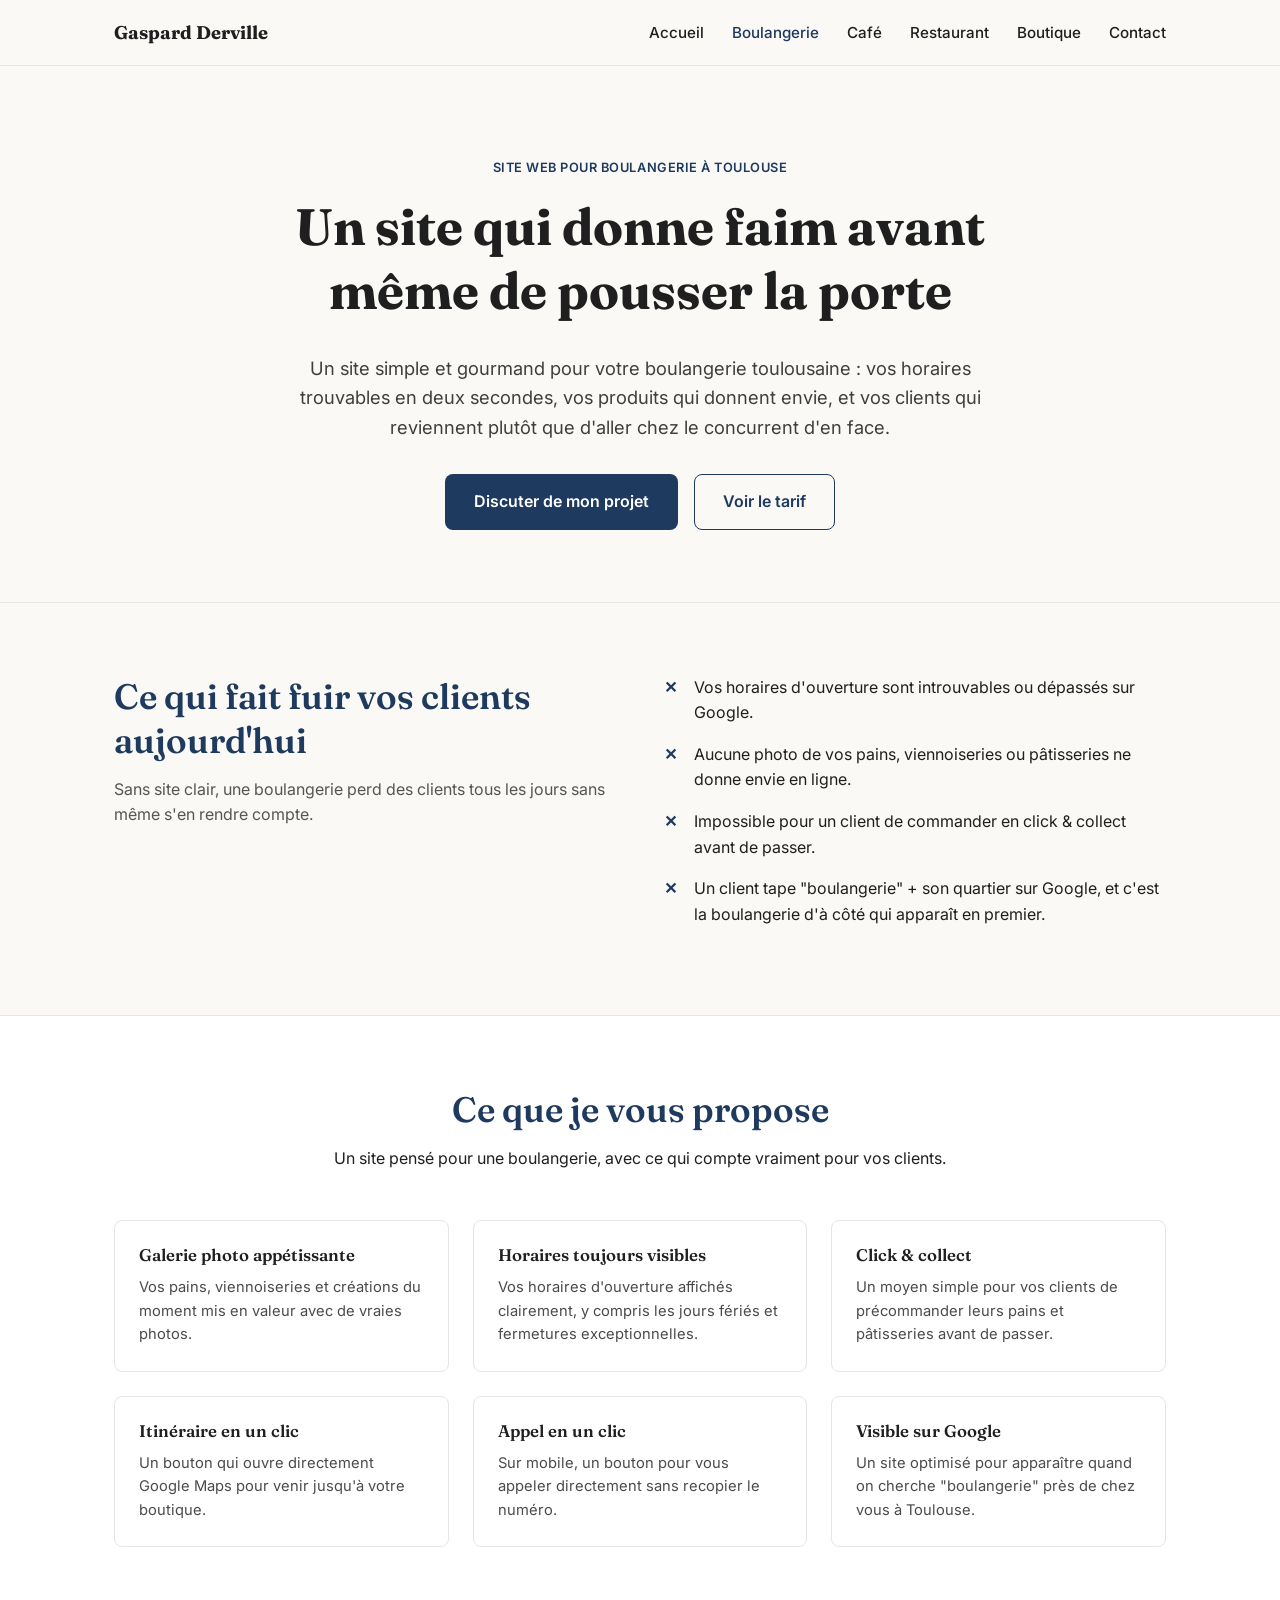
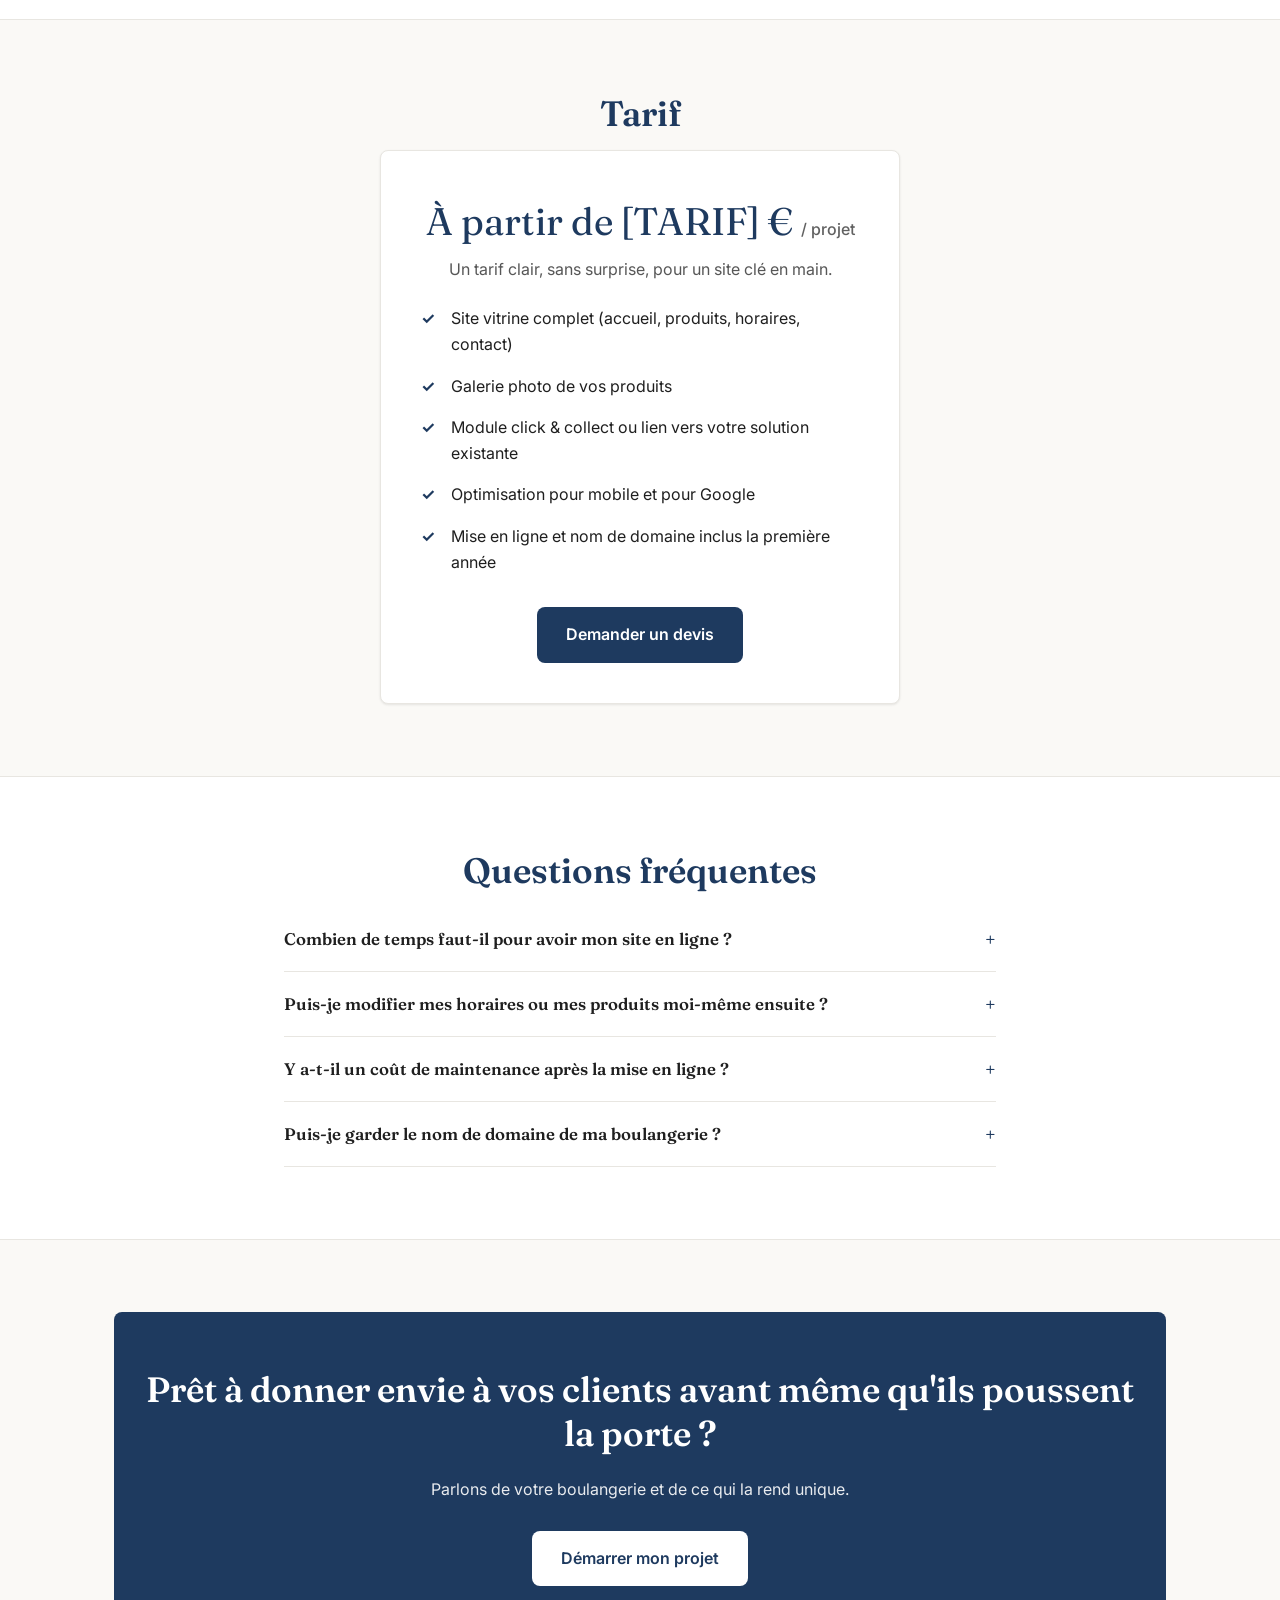
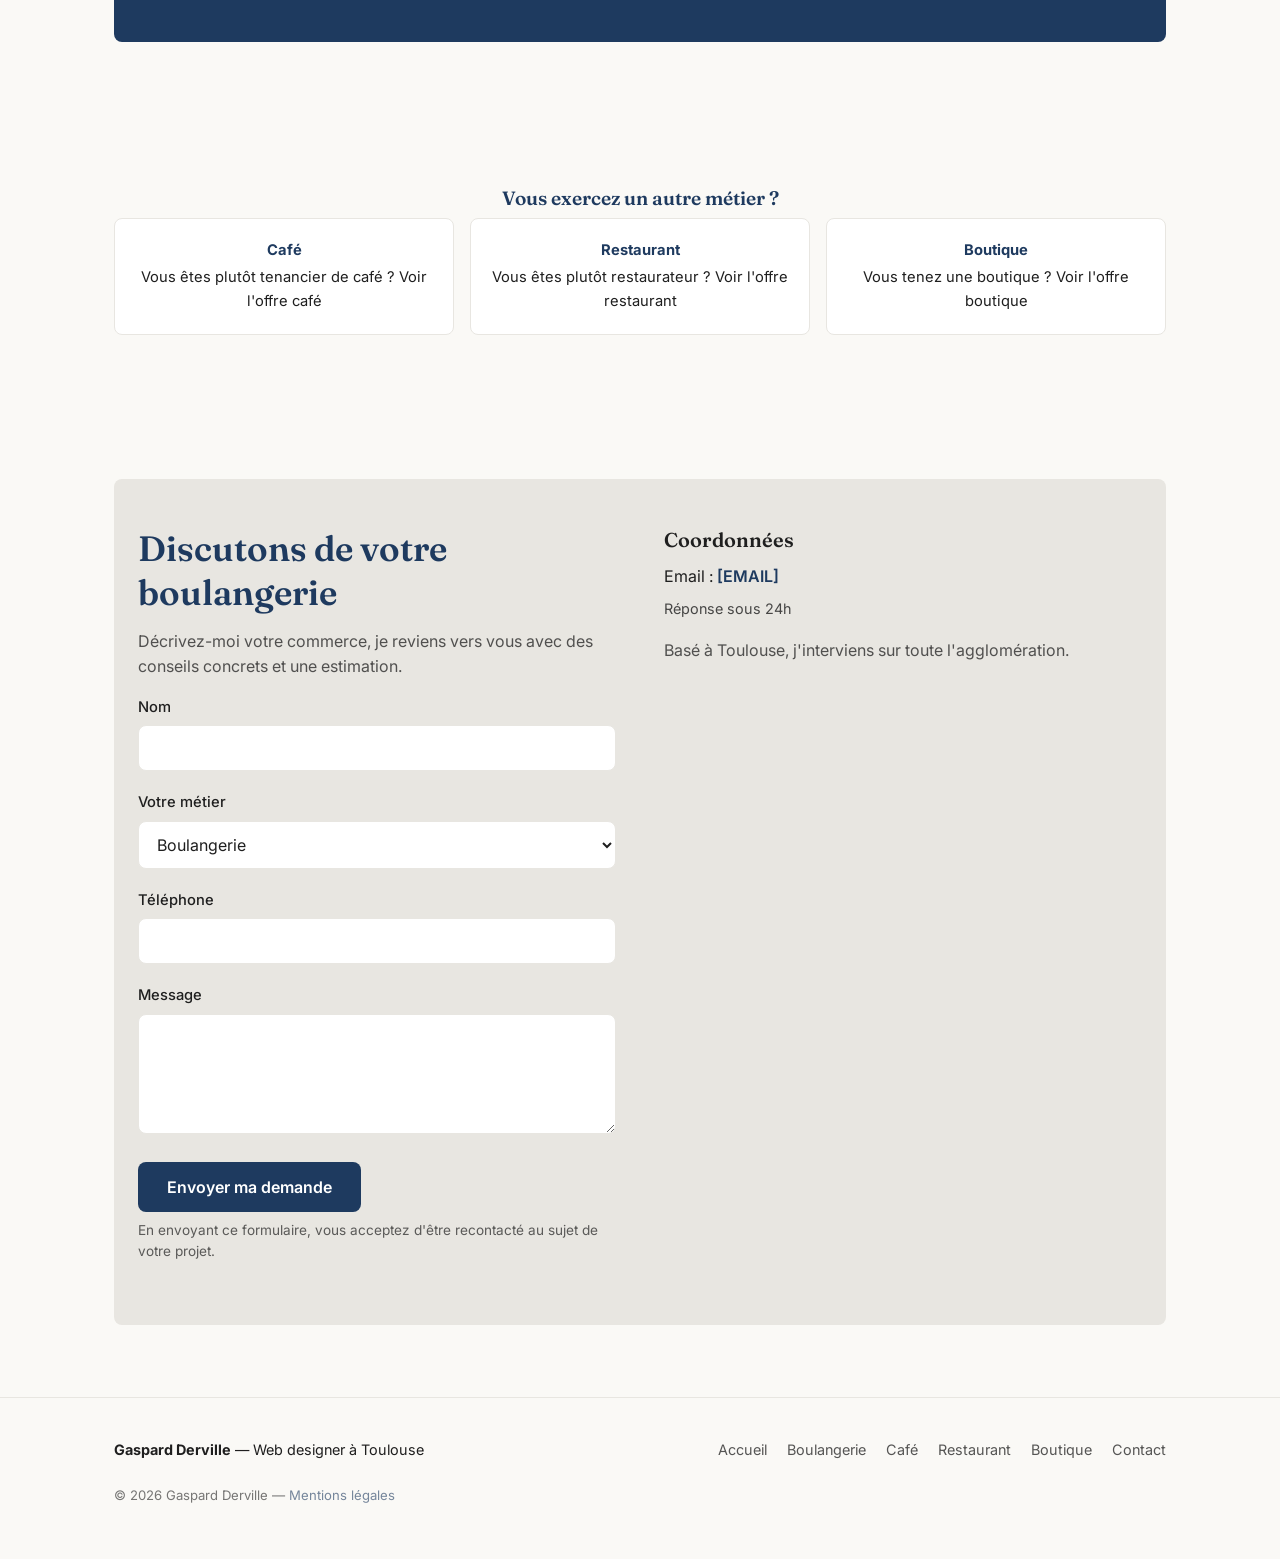
==== gaspard-derville-portfolio/site-web-boulangerie-toulouse.html @ c375423e "Add Gaspard Derville web design portfolio site New static site in gaspard-derville-portfolio/: homep" ====
<!DOCTYPE html>
<html lang="fr">
<head>
  <meta charset="UTF-8">
  <meta name="viewport" content="width=device-width, initial-scale=1.0">
  <title>Création site web boulangerie à Toulouse | Gaspard Derville</title>
  <meta name="description" content="Site vitrine pour boulangerie à Toulouse : horaires visibles, click & collect, photos qui donnent faim. Web designer local, tarifs clairs.">
  <link rel="canonical" href="https://www.gaspardderville-webdesign.fr/site-web-boulangerie-toulouse.html">

  <meta property="og:type" content="website">
  <meta property="og:title" content="Création site web boulangerie à Toulouse | Gaspard Derville">
  <meta property="og:description" content="Site vitrine pour boulangerie à Toulouse : horaires visibles, click & collect, photos qui donnent faim.">
  <meta property="og:url" content="https://www.gaspardderville-webdesign.fr/site-web-boulangerie-toulouse.html">
  <meta property="og:locale" content="fr_FR">

  <!-- À personnaliser : ajouter un favicon.ico dans ce dossier puis décommenter -->
  <!-- <link rel="icon" href="favicon.ico"> -->

  <link rel="preconnect" href="https://fonts.googleapis.com">
  <link rel="preconnect" href="https://fonts.gstatic.com" crossorigin>
  <link href="https://fonts.googleapis.com/css2?family=Fraunces:wght@500;600;700&family=Inter:wght@400;500;600;700&display=swap" rel="stylesheet">

  <link rel="stylesheet" href="styles.css">

  <!-- Données structurées : à personnaliser (téléphone, email, réseaux sociaux) -->
  <script type="application/ld+json">
  {
    "@context": "https://schema.org",
    "@type": "ProfessionalService",
    "name": "Gaspard Derville — Web designer",
    "description": "Création de sites web pour boulangeries à Toulouse : mise en valeur des produits, horaires, click & collect.",
    "serviceType": "Création de site web pour boulangerie",
    "areaServed": {
      "@type": "City",
      "name": "Toulouse"
    },
    "address": {
      "@type": "PostalAddress",
      "addressLocality": "Toulouse",
      "addressCountry": "FR"
    },
    "url": "https://www.gaspardderville-webdesign.fr/site-web-boulangerie-toulouse.html",
    "priceRange": "€€"
  }
  </script>
</head>
<body>

  <header class="site-header">
    <nav class="nav">
      <a href="index.html" class="nav-logo">Gaspard Derville</a>
      <button class="nav-toggle" aria-label="Ouvrir le menu" aria-expanded="false">
        <span class="nav-toggle-bar"></span>
        <span class="nav-toggle-bar"></span>
        <span class="nav-toggle-bar"></span>
      </button>
      <ul class="nav-links">
        <li><a href="index.html">Accueil</a></li>
        <li><a href="site-web-boulangerie-toulouse.html" class="is-active">Boulangerie</a></li>
        <li><a href="site-web-cafe-toulouse.html">Café</a></li>
        <li><a href="site-web-restaurant-toulouse.html">Restaurant</a></li>
        <li><a href="site-web-boutique-toulouse.html">Boutique</a></li>
        <li><a href="#contact">Contact</a></li>
      </ul>
    </nav>
  </header>

  <main>

    <!-- Hero -->
    <section class="hero">
      <div class="container">
        <span class="hero-eyebrow">Site web pour boulangerie à Toulouse</span>
        <h1>Un site qui donne faim avant même de pousser la porte</h1>
        <p class="hero-subtitle">Un site simple et gourmand pour votre boulangerie toulousaine : vos horaires trouvables en deux secondes, vos produits qui donnent envie, et vos clients qui reviennent plutôt que d'aller chez le concurrent d'en face.</p>
        <div class="hero-actions">
          <a href="#contact" class="btn btn-primary">Discuter de mon projet</a>
          <a href="#tarif" class="btn btn-secondary">Voir le tarif</a>
        </div>
      </div>
    </section>

    <!-- Problèmes -->
    <section>
      <div class="container">
        <div class="two-col">
          <div class="fade-in">
            <h2 class="section-title" style="text-align:left;">Ce qui fait fuir vos clients aujourd'hui</h2>
            <p class="muted">Sans site clair, une boulangerie perd des clients tous les jours sans même s'en rendre compte.</p>
          </div>
          <ul class="problem-list fade-in">
            <li>Vos horaires d'ouverture sont introuvables ou dépassés sur Google.</li>
            <li>Aucune photo de vos pains, viennoiseries ou pâtisseries ne donne envie en ligne.</li>
            <li>Impossible pour un client de commander en click &amp; collect avant de passer.</li>
            <li>Un client tape "boulangerie" + son quartier sur Google, et c'est la boulangerie d'à côté qui apparaît en premier.</li>
          </ul>
        </div>
      </div>
    </section>

    <!-- Ce que je propose -->
    <section class="section-alt">
      <div class="container">
        <h2 class="section-title fade-in">Ce que je vous propose</h2>
        <p class="section-intro fade-in">Un site pensé pour une boulangerie, avec ce qui compte vraiment pour vos clients.</p>

        <div class="feature-grid">
          <div class="feature-card fade-in">
            <h3>Galerie photo appétissante</h3>
            <p>Vos pains, viennoiseries et créations du moment mis en valeur avec de vraies photos.</p>
          </div>
          <div class="feature-card fade-in">
            <h3>Horaires toujours visibles</h3>
            <p>Vos horaires d'ouverture affichés clairement, y compris les jours fériés et fermetures exceptionnelles.</p>
          </div>
          <div class="feature-card fade-in">
            <h3>Click &amp; collect</h3>
            <p>Un moyen simple pour vos clients de précommander leurs pains et pâtisseries avant de passer.</p>
          </div>
          <div class="feature-card fade-in">
            <h3>Itinéraire en un clic</h3>
            <p>Un bouton qui ouvre directement Google Maps pour venir jusqu'à votre boutique.</p>
          </div>
          <div class="feature-card fade-in">
            <h3>Appel en un clic</h3>
            <p>Sur mobile, un bouton pour vous appeler directement sans recopier le numéro.</p>
          </div>
          <div class="feature-card fade-in">
            <h3>Visible sur Google</h3>
            <p>Un site optimisé pour apparaître quand on cherche "boulangerie" près de chez vous à Toulouse.</p>
          </div>
        </div>
      </div>
    </section>

    <!-- Tarif -->
    <section id="tarif">
      <div class="container">
        <h2 class="section-title fade-in">Tarif</h2>
        <div class="pricing-card fade-in">
          <p class="pricing-amount">À partir de [TARIF] € <span>/ projet</span></p>
          <p class="muted">Un tarif clair, sans surprise, pour un site clé en main.</p>
          <ul class="check-list">
            <li>Site vitrine complet (accueil, produits, horaires, contact)</li>
            <li>Galerie photo de vos produits</li>
            <li>Module click &amp; collect ou lien vers votre solution existante</li>
            <li>Optimisation pour mobile et pour Google</li>
            <li>Mise en ligne et nom de domaine inclus la première année</li>
          </ul>
          <a href="#contact" class="btn btn-primary">Demander un devis</a>
        </div>
      </div>
    </section>

    <!-- FAQ -->
    <section class="section-alt">
      <div class="container" style="max-width: 760px;">
        <h2 class="section-title fade-in">Questions fréquentes</h2>

        <div class="faq-list fade-in">
          <div class="faq-item">
            <button class="faq-question" aria-expanded="false">
              <span>Combien de temps faut-il pour avoir mon site en ligne ?</span>
              <span class="faq-icon">+</span>
            </button>
            <div class="faq-answer">
              <p>Comptez en général deux à trois semaines entre notre premier échange et la mise en ligne, selon la disponibilité de vos photos et textes.</p>
            </div>
          </div>
          <div class="faq-item">
            <button class="faq-question" aria-expanded="false">
              <span>Puis-je modifier mes horaires ou mes produits moi-même ensuite ?</span>
              <span class="faq-icon">+</span>
            </button>
            <div class="faq-answer">
              <p>Oui, je vous montre comment faire les petites modifications vous-même, et je reste disponible pour les changements plus importants.</p>
            </div>
          </div>
          <div class="faq-item">
            <button class="faq-question" aria-expanded="false">
              <span>Y a-t-il un coût de maintenance après la mise en ligne ?</span>
              <span class="faq-icon">+</span>
            </button>
            <div class="faq-answer">
              <p>Le nom de domaine et l'hébergement sont inclus la première année. Ensuite, un forfait annuel simple couvre leur renouvellement.</p>
            </div>
          </div>
          <div class="faq-item">
            <button class="faq-question" aria-expanded="false">
              <span>Puis-je garder le nom de domaine de ma boulangerie ?</span>
              <span class="faq-icon">+</span>
            </button>
            <div class="faq-answer">
              <p>Le nom de domaine est enregistré à votre nom : vous en restez propriétaire, quoi qu'il arrive.</p>
            </div>
          </div>
        </div>
      </div>
    </section>

    <!-- CTA final -->
    <section>
      <div class="container">
        <div class="cta-band fade-in">
          <h2>Prêt à donner envie à vos clients avant même qu'ils poussent la porte ?</h2>
          <p>Parlons de votre boulangerie et de ce qui la rend unique.</p>
          <a href="#contact" class="btn btn-primary">Démarrer mon projet</a>
        </div>
      </div>
    </section>

    <!-- Maillage interne -->
    <section>
      <div class="container">
        <h2 class="section-title fade-in" style="font-size:1.2rem;">Vous exercez un autre métier ?</h2>
        <div class="cross-links fade-in">
          <a href="site-web-cafe-toulouse.html" class="cross-link-card">
            <strong>Café</strong>
            Vous êtes plutôt tenancier de café ? Voir l'offre café
          </a>
          <a href="site-web-restaurant-toulouse.html" class="cross-link-card">
            <strong>Restaurant</strong>
            Vous êtes plutôt restaurateur ? Voir l'offre restaurant
          </a>
          <a href="site-web-boutique-toulouse.html" class="cross-link-card">
            <strong>Boutique</strong>
            Vous tenez une boutique ? Voir l'offre boutique
          </a>
        </div>
      </div>
    </section>

    <!-- Contact -->
    <section id="contact">
      <div class="container">
        <div class="contact-section">
          <div class="container">
            <div class="contact-grid" style="padding: 48px 0;">
              <div>
                <h2 class="section-title" style="text-align:left;">Discutons de votre boulangerie</h2>
                <p class="muted">Décrivez-moi votre commerce, je reviens vers vous avec des conseils concrets et une estimation.</p>

                <!--
                  Formulaire sans backend pour l'instant.
                  Pour le rendre fonctionnel : créer un formulaire sur https://formspree.io
                  puis remplacer l'attribut action par l'URL fournie, ex :
                  action="https://formspree.io/f/VOTRE_ID" method="POST"
                -->
                <form action="" method="POST">
                  <div class="form-group">
                    <label for="nom">Nom</label>
                    <input type="text" id="nom" name="nom" required>
                  </div>
                  <div class="form-group">
                    <label for="metier">Votre métier</label>
                    <select id="metier" name="metier" required>
                      <option value="boulangerie" selected>Boulangerie</option>
                      <option value="cafe">Café</option>
                      <option value="restaurant">Restaurant</option>
                      <option value="boutique">Boutique</option>
                      <option value="autre">Autre</option>
                    </select>
                  </div>
                  <div class="form-group">
                    <label for="telephone">Téléphone</label>
                    <input type="tel" id="telephone" name="telephone">
                  </div>
                  <div class="form-group">
                    <label for="message">Message</label>
                    <textarea id="message" name="message" required></textarea>
                  </div>
                  <button type="submit" class="btn btn-primary">Envoyer ma demande</button>
                  <p class="form-note">En envoyant ce formulaire, vous acceptez d'être recontacté au sujet de votre projet.</p>
                </form>
              </div>

              <div class="contact-info">
                <h3>Coordonnées</h3>
                <p>
                  Email : <a href="mailto:[EMAIL]">[EMAIL]</a><br>
                  <span class="contact-reply-note">Réponse sous 24h</span>
                </p>
                <p class="muted">Basé à Toulouse, j'interviens sur toute l'agglomération.</p>
              </div>
            </div>
          </div>
        </div>
      </div>
    </section>

  </main>

  <footer class="site-footer">
    <div class="container">
      <div class="footer-grid">
        <div>
          <strong>Gaspard Derville</strong> — Web designer à Toulouse
        </div>
        <ul class="footer-links">
          <li><a href="index.html">Accueil</a></li>
          <li><a href="site-web-boulangerie-toulouse.html">Boulangerie</a></li>
          <li><a href="site-web-cafe-toulouse.html">Café</a></li>
          <li><a href="site-web-restaurant-toulouse.html">Restaurant</a></li>
          <li><a href="site-web-boutique-toulouse.html">Boutique</a></li>
          <li><a href="#contact">Contact</a></li>
        </ul>
      </div>
      <p class="footer-bottom">© <span id="current-year"></span> Gaspard Derville — <a href="[MENTIONS LEGALES]">Mentions légales</a></p>
    </div>
  </footer>

  <script src="script.js"></script>
</body>
</html>
---- gaspard-derville-portfolio/styles.css ----
/* ==========================================================================
   Gaspard Derville — Web designer à Toulouse
   Feuille de style partagée par toutes les pages.
   Palette strictement limitée à 4 couleurs (voir variables ci-dessous).
   ========================================================================== */

:root {
  --color-bg: #FAF9F6;
  --color-text: #1F1F1F;
  --color-accent: #1E3A5F;
  --color-accent-dark: #142943; /* utilisé uniquement pour le hover des boutons */
  --color-neutral: #E8E6E1;

  --font-heading: "Fraunces", Georgia, serif;
  --font-body: "Inter", -apple-system, BlinkMacSystemFont, sans-serif;

  --content-max: 1100px;
  --radius: 8px;
  --shadow-subtle: 0 1px 3px rgba(31, 31, 31, 0.06), 0 1px 2px rgba(31, 31, 31, 0.04);
}

/* ---------- Reset ---------- */
*,
*::before,
*::after {
  box-sizing: border-box;
}

html {
  -webkit-text-size-adjust: 100%;
  scroll-behavior: smooth;
}

body {
  margin: 0;
  background-color: var(--color-bg);
  color: var(--color-text);
  font-family: var(--font-body);
  font-size: 16px;
  line-height: 1.6;
  -webkit-font-smoothing: antialiased;
}

img {
  max-width: 100%;
  display: block;
}

a {
  color: var(--color-accent);
  text-decoration: none;
}

a:hover {
  text-decoration: underline;
}

ul {
  margin: 0;
  padding: 0;
  list-style: none;
}

button {
  font-family: inherit;
}

h1, h2, h3, h4 {
  font-family: var(--font-heading);
  font-weight: 600;
  line-height: 1.25;
  margin: 0 0 0.6em;
  color: var(--color-text);
}

h1 { font-size: clamp(2rem, 5vw + 1rem, 3.2rem); font-weight: 700; }
h2 { font-size: clamp(1.5rem, 3vw + 1rem, 2.2rem); }
h3 { font-size: 1.25rem; }

p {
  margin: 0 0 1em;
}

.container {
  max-width: var(--content-max);
  margin: 0 auto;
  padding: 0 24px;
}

section {
  padding: 72px 0;
}

.section-title {
  color: var(--color-accent);
  text-align: center;
  margin-bottom: 0.4em;
}

.section-intro {
  text-align: center;
  max-width: 640px;
  margin: 0 auto 48px;
  color: var(--color-text);
  opacity: 0.85;
}

.muted {
  opacity: 0.75;
}

/* ---------- Buttons ---------- */
.btn {
  display: inline-block;
  padding: 14px 28px;
  border-radius: var(--radius);
  font-weight: 600;
  font-size: 1rem;
  border: 1px solid transparent;
  cursor: pointer;
  transition: background-color 0.15s ease, color 0.15s ease, border-color 0.15s ease;
}

.btn-primary {
  background-color: var(--color-accent);
  color: #FFFFFF;
}

.btn-primary:hover {
  background-color: var(--color-accent-dark);
  text-decoration: none;
}

.btn-secondary {
  background-color: transparent;
  color: var(--color-accent);
  border-color: var(--color-accent);
}

.btn-secondary:hover {
  background-color: var(--color-accent);
  color: #FFFFFF;
  text-decoration: none;
}

/* ---------- Header / Navigation ---------- */
.site-header {
  position: sticky;
  top: 0;
  z-index: 100;
  background-color: var(--color-bg);
  border-bottom: 1px solid var(--color-neutral);
}

.nav {
  display: flex;
  align-items: center;
  justify-content: space-between;
  padding: 18px 24px;
  max-width: var(--content-max);
  margin: 0 auto;
}

.nav-logo {
  font-family: var(--font-heading);
  font-weight: 700;
  font-size: 1.15rem;
  color: var(--color-text);
}

.nav-logo:hover {
  text-decoration: none;
}

.nav-toggle {
  display: none;
  background: none;
  border: none;
  padding: 8px;
  cursor: pointer;
}

.nav-toggle-bar {
  display: block;
  width: 24px;
  height: 2px;
  background-color: var(--color-text);
  margin: 5px 0;
  transition: transform 0.2s ease, opacity 0.2s ease;
}

.nav-links {
  display: flex;
  gap: 28px;
}

.nav-links a {
  color: var(--color-text);
  font-size: 0.95rem;
  font-weight: 500;
}

.nav-links a:hover,
.nav-links a.is-active {
  color: var(--color-accent);
}

@media (max-width: 768px) {
  .nav-toggle {
    display: block;
  }

  .nav-links {
    position: absolute;
    top: 100%;
    left: 0;
    right: 0;
    flex-direction: column;
    background-color: var(--color-bg);
    border-bottom: 1px solid var(--color-neutral);
    padding: 8px 24px 20px;
    gap: 16px;
    display: none;
  }

  .nav-links.is-open {
    display: flex;
  }

  .nav-toggle.is-open .nav-toggle-bar:nth-child(1) {
    transform: translateY(7px) rotate(45deg);
  }

  .nav-toggle.is-open .nav-toggle-bar:nth-child(2) {
    opacity: 0;
  }

  .nav-toggle.is-open .nav-toggle-bar:nth-child(3) {
    transform: translateY(-7px) rotate(-45deg);
  }
}

/* ---------- Hero ---------- */
.hero {
  padding: 88px 0 72px;
  border-bottom: 1px solid var(--color-neutral);
}

.hero .container {
  max-width: 760px;
  text-align: center;
}

.hero-eyebrow {
  display: inline-block;
  color: var(--color-accent);
  font-weight: 600;
  letter-spacing: 0.04em;
  text-transform: uppercase;
  font-size: 0.8rem;
  margin-bottom: 16px;
}

.hero-subtitle {
  font-size: 1.15rem;
  opacity: 0.85;
  margin-bottom: 32px;
}

.hero-actions {
  display: flex;
  justify-content: center;
  gap: 16px;
  flex-wrap: wrap;
}

/* ---------- Cards grid ("Pour qui ?") ---------- */
.card-grid {
  display: grid;
  grid-template-columns: repeat(4, 1fr);
  gap: 24px;
}

@media (max-width: 900px) {
  .card-grid {
    grid-template-columns: repeat(2, 1fr);
  }
}

@media (max-width: 560px) {
  .card-grid {
    grid-template-columns: 1fr;
  }
}

.metier-card {
  display: block;
  background-color: #FFFFFF;
  border: 1px solid var(--color-neutral);
  border-radius: var(--radius);
  padding: 32px 24px;
  text-align: center;
  box-shadow: var(--shadow-subtle);
  transition: border-color 0.15s ease, transform 0.15s ease;
  color: var(--color-text);
}

.metier-card:hover {
  border-color: var(--color-accent);
  transform: translateY(-2px);
  text-decoration: none;
}

.metier-card-icon {
  width: 56px;
  height: 56px;
  margin: 0 auto 18px;
  border-radius: 50%;
  background-color: var(--color-neutral);
  display: flex;
  align-items: center;
  justify-content: center;
  font-size: 1.5rem;
}

.metier-card h3 {
  margin-bottom: 8px;
}

.metier-card p {
  font-size: 0.92rem;
  opacity: 0.75;
  margin-bottom: 0;
}

/* ---------- Steps ("Comment ça se passe") ---------- */
.steps {
  display: grid;
  grid-template-columns: repeat(4, 1fr);
  gap: 24px;
}

@media (max-width: 900px) {
  .steps {
    grid-template-columns: repeat(2, 1fr);
  }
}

@media (max-width: 560px) {
  .steps {
    grid-template-columns: 1fr;
  }
}

.step {
  text-align: center;
  padding: 8px;
}

.step-number {
  display: flex;
  align-items: center;
  justify-content: center;
  width: 40px;
  height: 40px;
  margin: 0 auto 16px;
  border: 1px solid var(--color-accent);
  border-radius: 50%;
  color: var(--color-accent);
  font-family: var(--font-heading);
  font-weight: 700;
}

.step h3 {
  font-size: 1.05rem;
  margin-bottom: 6px;
}

.step p {
  font-size: 0.92rem;
  opacity: 0.75;
  margin-bottom: 0;
}

/* ---------- Gallery ---------- */
.gallery-grid {
  display: grid;
  grid-template-columns: repeat(4, 1fr);
  gap: 20px;
}

@media (max-width: 900px) {
  .gallery-grid {
    grid-template-columns: repeat(2, 1fr);
  }
}

@media (max-width: 560px) {
  .gallery-grid {
    grid-template-columns: 1fr;
  }
}

.placeholder-img {
  background-color: var(--color-neutral);
  border-radius: var(--radius);
  aspect-ratio: 4 / 3;
  display: flex;
  align-items: center;
  justify-content: center;
  text-align: center;
  padding: 16px;
  font-size: 0.88rem;
  color: var(--color-text);
  opacity: 0.7;
}

/* ---------- Problems / offer lists ---------- */
.two-col {
  display: grid;
  grid-template-columns: 1fr 1fr;
  gap: 48px;
  align-items: start;
}

@media (max-width: 768px) {
  .two-col {
    grid-template-columns: 1fr;
    gap: 40px;
  }
}

.check-list li,
.problem-list li {
  position: relative;
  padding-left: 30px;
  margin-bottom: 16px;
}

.problem-list li::before {
  content: "✕";
  position: absolute;
  left: 0;
  top: 0;
  color: var(--color-accent);
  font-weight: 700;
}

.check-list li::before {
  content: "✓";
  position: absolute;
  left: 0;
  top: 0;
  color: var(--color-accent);
  font-weight: 700;
}

/* ---------- Feature grid (offer section) ---------- */
.feature-grid {
  display: grid;
  grid-template-columns: repeat(3, 1fr);
  gap: 24px;
}

@media (max-width: 900px) {
  .feature-grid {
    grid-template-columns: repeat(2, 1fr);
  }
}

@media (max-width: 560px) {
  .feature-grid {
    grid-template-columns: 1fr;
  }
}

.feature-card {
  background-color: #FFFFFF;
  border: 1px solid var(--color-neutral);
  border-radius: var(--radius);
  padding: 24px;
}

.feature-card h3 {
  font-size: 1.05rem;
}

.feature-card p {
  font-size: 0.92rem;
  opacity: 0.8;
  margin-bottom: 0;
}

/* ---------- Pricing ---------- */
.pricing-card {
  max-width: 520px;
  margin: 0 auto;
  background-color: #FFFFFF;
  border: 1px solid var(--color-neutral);
  border-radius: var(--radius);
  padding: 40px;
  text-align: center;
  box-shadow: var(--shadow-subtle);
}

.pricing-amount {
  font-family: var(--font-heading);
  font-size: 2.4rem;
  color: var(--color-accent);
  margin-bottom: 4px;
}

.pricing-amount span {
  font-size: 1rem;
  font-family: var(--font-body);
  font-weight: 500;
  color: var(--color-text);
  opacity: 0.7;
}

.pricing-card .check-list {
  text-align: left;
  margin: 24px 0 32px;
}

/* ---------- FAQ ---------- */
.faq-item {
  border-bottom: 1px solid var(--color-neutral);
}

.faq-question {
  width: 100%;
  display: flex;
  justify-content: space-between;
  align-items: center;
  gap: 16px;
  background: none;
  border: none;
  text-align: left;
  padding: 20px 0;
  font-family: var(--font-heading);
  font-weight: 600;
  font-size: 1.05rem;
  color: var(--color-text);
  cursor: pointer;
}

.faq-icon {
  flex-shrink: 0;
  font-size: 1.2rem;
  color: var(--color-accent);
  transition: transform 0.2s ease;
}

.faq-item.is-open .faq-icon {
  transform: rotate(45deg);
}

.faq-answer {
  max-height: 0;
  overflow: hidden;
  transition: max-height 0.2s ease;
}

.faq-answer p {
  padding-bottom: 20px;
  opacity: 0.85;
  margin: 0;
}

/* ---------- Final CTA band ---------- */
.cta-band {
  background-color: var(--color-accent);
  color: #FFFFFF;
  text-align: center;
  border-radius: var(--radius);
  padding: 56px 32px;
}

.cta-band h2 {
  color: #FFFFFF;
}

.cta-band p {
  opacity: 0.9;
  margin-bottom: 28px;
}

.cta-band .btn-primary {
  background-color: #FFFFFF;
  color: var(--color-accent);
}

.cta-band .btn-primary:hover {
  background-color: var(--color-neutral);
}

/* ---------- Cross-links between métier pages ---------- */
.cross-links {
  display: grid;
  grid-template-columns: repeat(3, 1fr);
  gap: 16px;
}

@media (max-width: 768px) {
  .cross-links {
    grid-template-columns: 1fr;
  }
}

.cross-link-card {
  display: block;
  border: 1px solid var(--color-neutral);
  border-radius: var(--radius);
  padding: 20px;
  text-align: center;
  font-size: 0.92rem;
  color: var(--color-text);
  background-color: #FFFFFF;
}

.cross-link-card:hover {
  border-color: var(--color-accent);
  text-decoration: none;
}

.cross-link-card strong {
  display: block;
  color: var(--color-accent);
  margin-bottom: 4px;
}

/* ---------- Contact ---------- */
.contact-section {
  background-color: var(--color-neutral);
  border-radius: var(--radius);
}

.contact-grid {
  display: grid;
  grid-template-columns: 1fr 1fr;
  gap: 48px;
}

@media (max-width: 768px) {
  .contact-grid {
    grid-template-columns: 1fr;
  }
}

.form-group {
  margin-bottom: 20px;
}

.form-group label {
  display: block;
  margin-bottom: 6px;
  font-weight: 500;
  font-size: 0.92rem;
}

.form-group input,
.form-group select,
.form-group textarea {
  width: 100%;
  padding: 12px 14px;
  border: 1px solid var(--color-neutral);
  border-radius: var(--radius);
  font-family: var(--font-body);
  font-size: 1rem;
  background-color: #FFFFFF;
  color: var(--color-text);
}

.form-group textarea {
  min-height: 120px;
  resize: vertical;
}

.form-group input:focus,
.form-group select:focus,
.form-group textarea:focus {
  outline: 2px solid var(--color-accent);
  outline-offset: 1px;
}

.contact-info h3 {
  margin-bottom: 12px;
}

.contact-info a {
  font-weight: 600;
}

.contact-reply-note {
  display: inline-block;
  margin-top: 8px;
  font-size: 0.9rem;
  opacity: 0.8;
}

.form-note {
  font-size: 0.85rem;
  opacity: 0.7;
  margin-top: 8px;
}

/* ---------- Footer ---------- */
.site-footer {
  border-top: 1px solid var(--color-neutral);
  padding: 40px 0;
  font-size: 0.9rem;
}

.footer-grid {
  display: flex;
  justify-content: space-between;
  flex-wrap: wrap;
  gap: 24px;
}

.footer-links {
  display: flex;
  gap: 20px;
  flex-wrap: wrap;
}

.footer-links a {
  color: var(--color-text);
  opacity: 0.75;
}

.footer-links a:hover {
  color: var(--color-accent);
  opacity: 1;
}

.footer-bottom {
  margin-top: 24px;
  opacity: 0.6;
  font-size: 0.82rem;
}

/* ---------- Scroll fade-in ---------- */
.fade-in {
  opacity: 0;
  transform: translateY(12px);
  transition: opacity 0.5s ease, transform 0.5s ease;
}

.fade-in.is-visible {
  opacity: 1;
  transform: translateY(0);
}

/* ---------- Alt background section ---------- */
.section-alt {
  background-color: #FFFFFF;
  border-top: 1px solid var(--color-neutral);
  border-bottom: 1px solid var(--color-neutral);
}
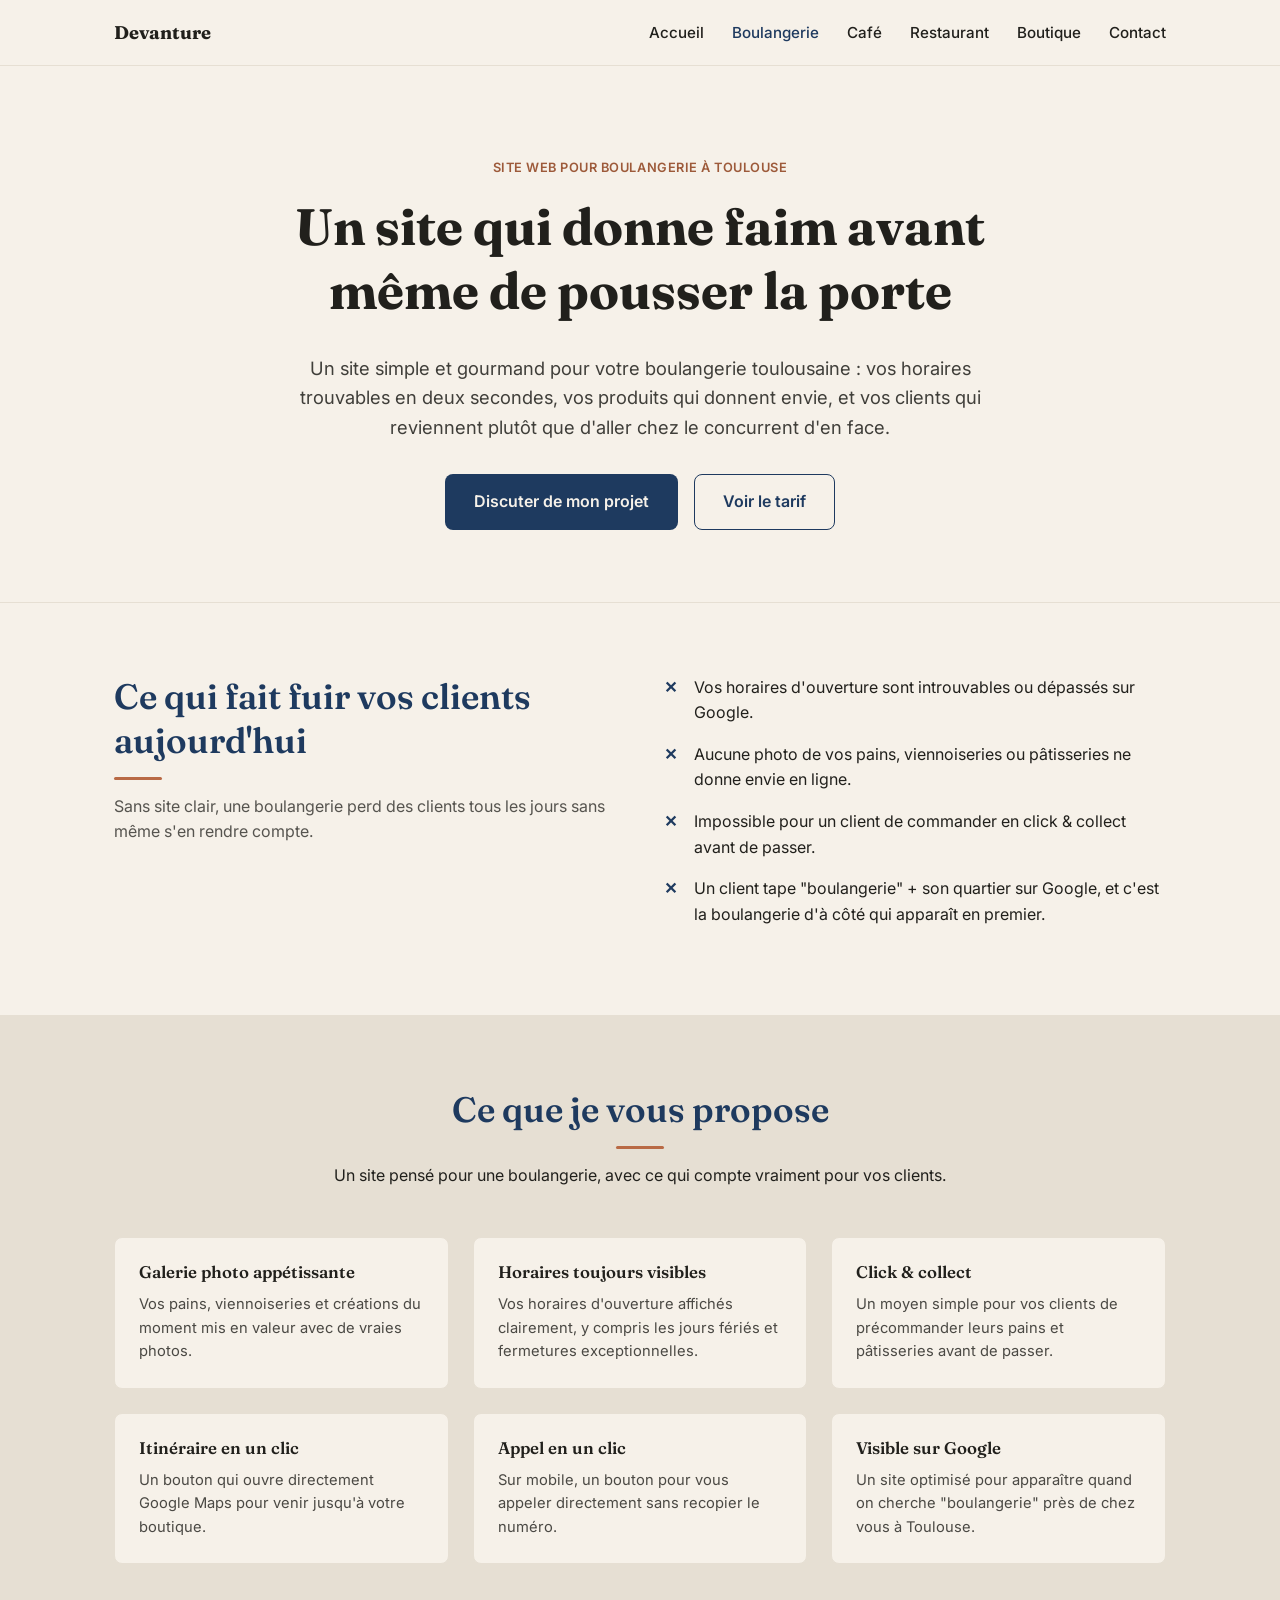
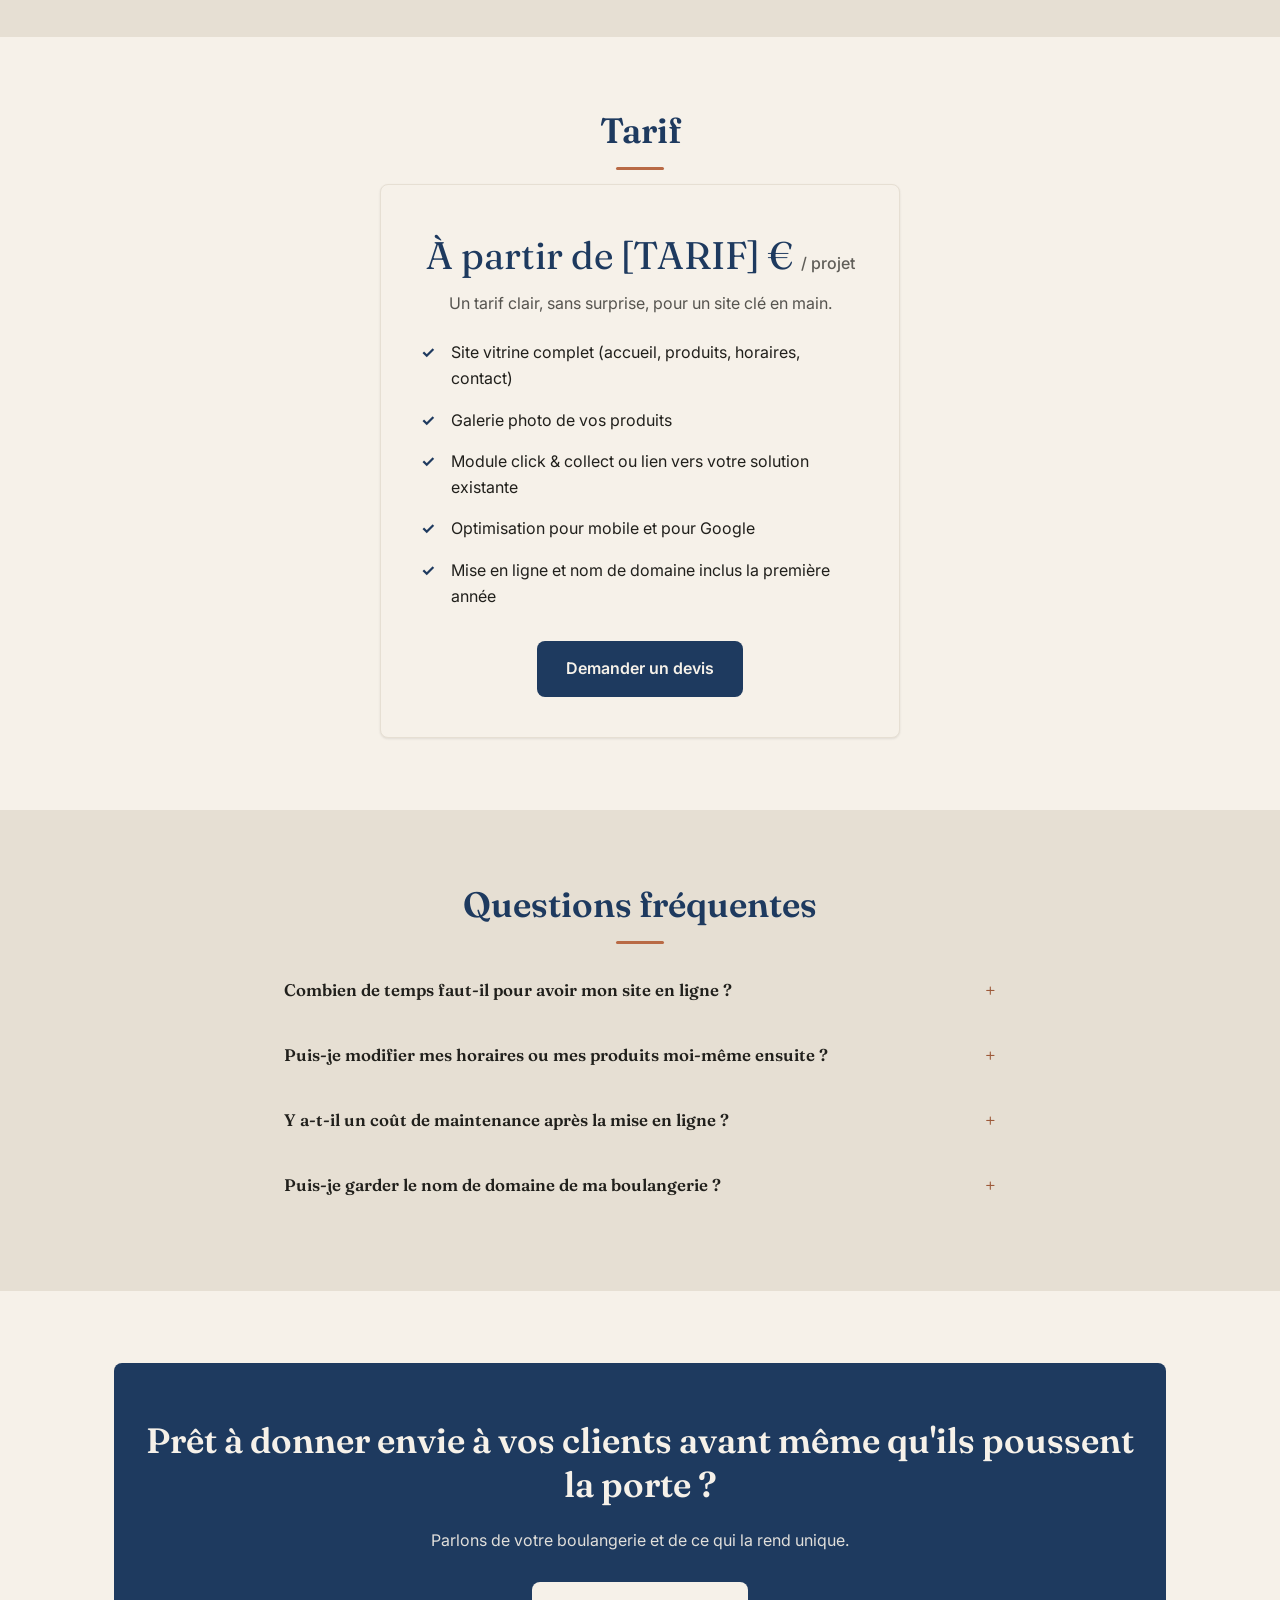
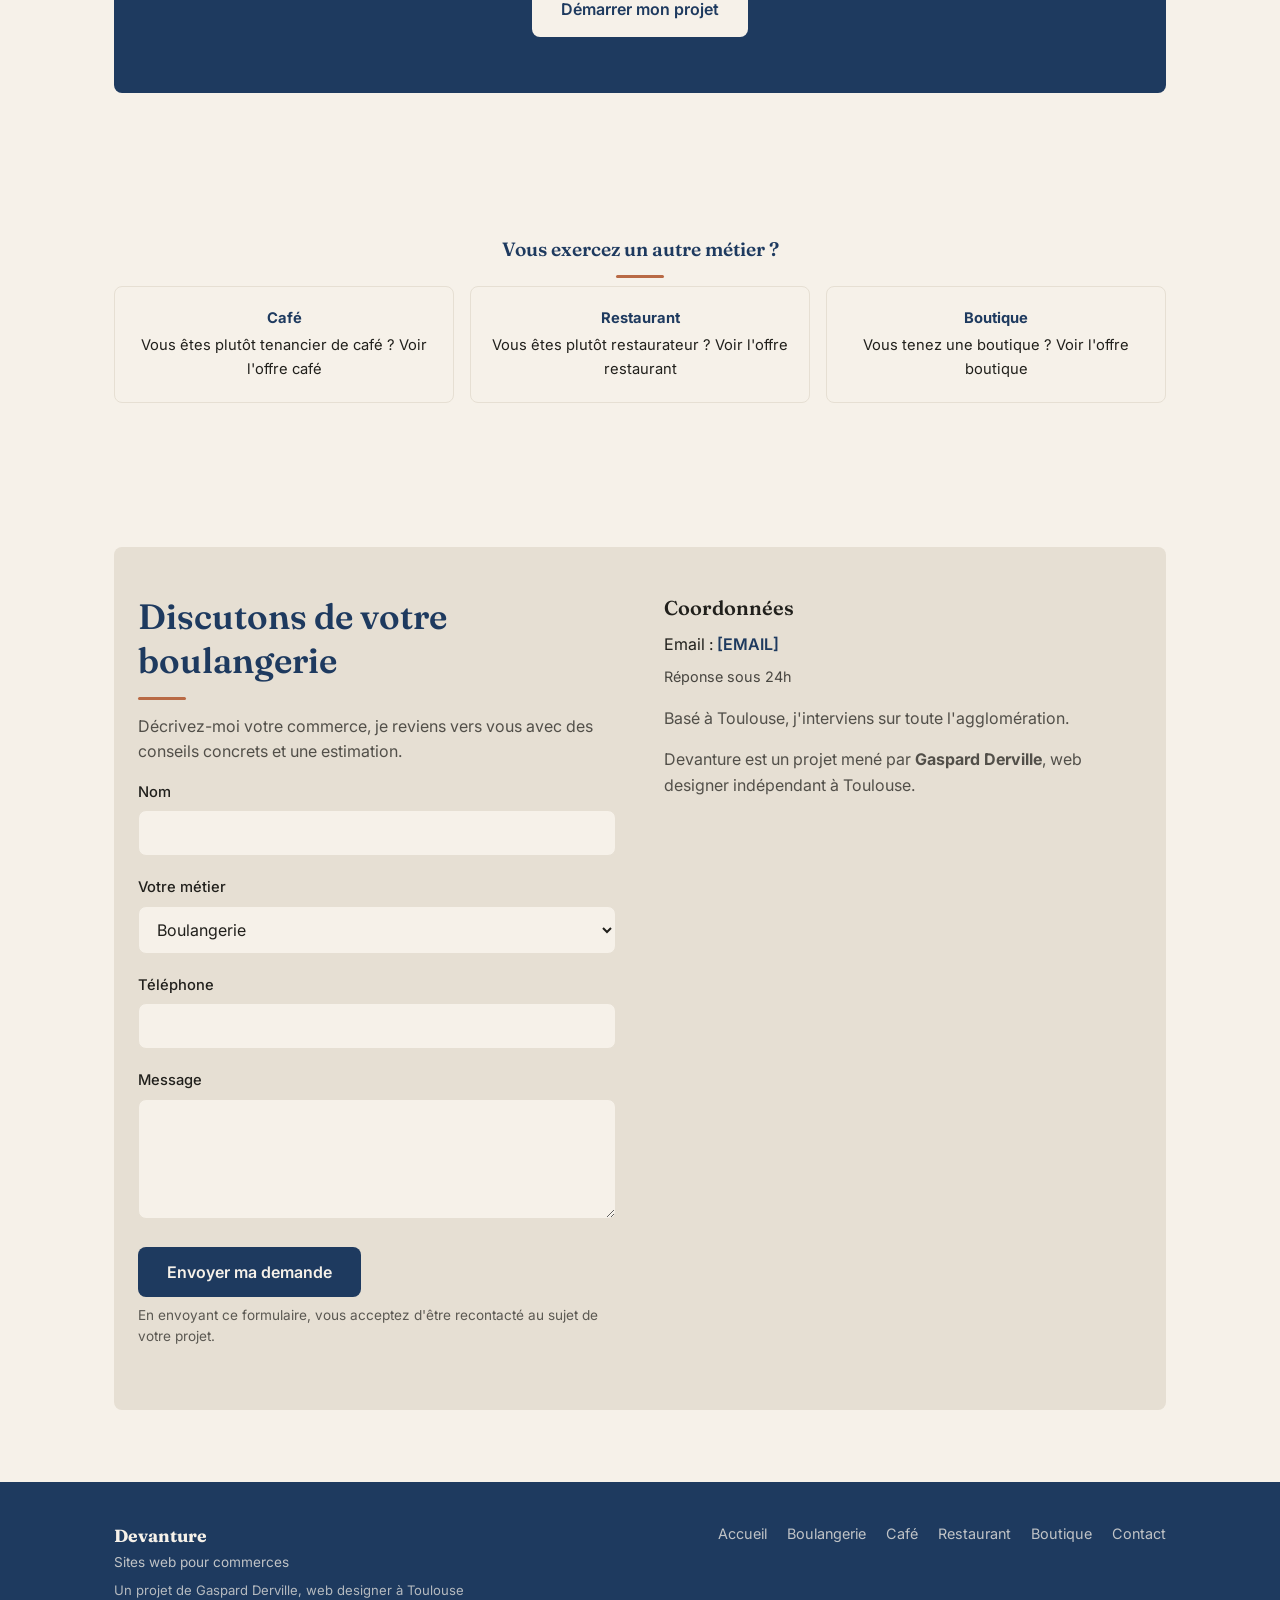
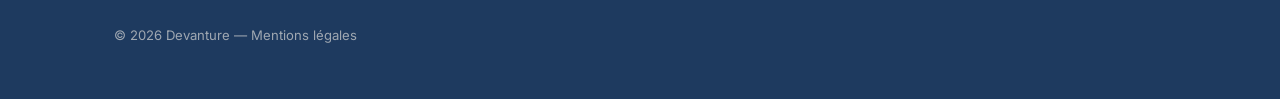
==== commit 91dfe17f: "Rebrand site to Devanture with new color palette Replace the Gaspard Derville text branding with "De" ====
--- a/gaspard-derville-portfolio/site-web-boulangerie-toulouse.html
+++ b/gaspard-derville-portfolio/site-web-boulangerie-toulouse.html
@@ -3,12 +3,12 @@
 <head>
   <meta charset="UTF-8">
   <meta name="viewport" content="width=device-width, initial-scale=1.0">
-  <title>Création site web boulangerie à Toulouse | Gaspard Derville</title>
+  <title>Création site web boulangerie à Toulouse | Devanture — Toulouse</title>
   <meta name="description" content="Site vitrine pour boulangerie à Toulouse : horaires visibles, click & collect, photos qui donnent faim. Web designer local, tarifs clairs.">
   <link rel="canonical" href="https://www.gaspardderville-webdesign.fr/site-web-boulangerie-toulouse.html">
 
   <meta property="og:type" content="website">
-  <meta property="og:title" content="Création site web boulangerie à Toulouse | Gaspard Derville">
+  <meta property="og:title" content="Création site web boulangerie à Toulouse | Devanture — Toulouse">
   <meta property="og:description" content="Site vitrine pour boulangerie à Toulouse : horaires visibles, click & collect, photos qui donnent faim.">
   <meta property="og:url" content="https://www.gaspardderville-webdesign.fr/site-web-boulangerie-toulouse.html">
   <meta property="og:locale" content="fr_FR">
@@ -27,7 +27,7 @@
   {
     "@context": "https://schema.org",
     "@type": "ProfessionalService",
-    "name": "Gaspard Derville — Web designer",
+    "name": "Devanture",
     "description": "Création de sites web pour boulangeries à Toulouse : mise en valeur des produits, horaires, click & collect.",
     "serviceType": "Création de site web pour boulangerie",
     "areaServed": {
@@ -48,7 +48,7 @@
 
   <header class="site-header">
     <nav class="nav">
-      <a href="index.html" class="nav-logo">Gaspard Derville</a>
+      <a href="index.html" class="nav-logo">Devanture</a>
       <button class="nav-toggle" aria-label="Ouvrir le menu" aria-expanded="false">
         <span class="nav-toggle-bar"></span>
         <span class="nav-toggle-bar"></span>
@@ -281,6 +281,7 @@
                   <span class="contact-reply-note">Réponse sous 24h</span>
                 </p>
                 <p class="muted">Basé à Toulouse, j'interviens sur toute l'agglomération.</p>
+                <p class="muted">Devanture est un projet mené par <strong>Gaspard Derville</strong>, web designer indépendant à Toulouse.</p>
               </div>
             </div>
           </div>
@@ -294,7 +295,9 @@
     <div class="container">
       <div class="footer-grid">
         <div>
-          <strong>Gaspard Derville</strong> — Web designer à Toulouse
+          <span class="footer-brand">Devanture</span>
+          <span class="footer-tagline">Sites web pour commerces</span>
+          <span class="footer-by">Un projet de Gaspard Derville, web designer à Toulouse</span>
         </div>
         <ul class="footer-links">
           <li><a href="index.html">Accueil</a></li>
@@ -305,7 +308,7 @@
           <li><a href="#contact">Contact</a></li>
         </ul>
       </div>
-      <p class="footer-bottom">© <span id="current-year"></span> Gaspard Derville — <a href="[MENTIONS LEGALES]">Mentions légales</a></p>
+      <p class="footer-bottom">© <span id="current-year"></span> Devanture — <a href="[MENTIONS LEGALES]">Mentions légales</a></p>
     </div>
   </footer>
 
--- a/gaspard-derville-portfolio/styles.css
+++ b/gaspard-derville-portfolio/styles.css
@@ -1,22 +1,24 @@
 /* ==========================================================================
-   Gaspard Derville — Web designer à Toulouse
+   Devanture — Sites web pour commerces à Toulouse
    Feuille de style partagée par toutes les pages.
-   Palette strictement limitée à 4 couleurs (voir variables ci-dessous).
+   Palette strictement limitée aux variables ci-dessous.
    ========================================================================== */
 
 :root {
-  --color-bg: #FAF9F6;
-  --color-text: #1F1F1F;
-  --color-accent: #1E3A5F;
-  --color-accent-dark: #142943; /* utilisé uniquement pour le hover des boutons */
-  --color-neutral: #E8E6E1;
+  --fond: #F6F1E9;
+  --texte: #21201C;
+  --accent: #1E3A5F;
+  --accent-hover: #182E4C; /* hover des boutons : bleu légèrement assombri */
+  --accent-2: #B96A45; /* terracotta : sur-titres, hover de liens, soulignés décoratifs, petites icônes */
+  --accent-2-text: #9D5A3A; /* variante assombrie de l'accent 2, garantit un contraste AA quand il porte du texte */
+  --neutre: #E6DFD3;
 
   --font-heading: "Fraunces", Georgia, serif;
   --font-body: "Inter", -apple-system, BlinkMacSystemFont, sans-serif;
 
   --content-max: 1100px;
   --radius: 8px;
-  --shadow-subtle: 0 1px 3px rgba(31, 31, 31, 0.06), 0 1px 2px rgba(31, 31, 31, 0.04);
+  --shadow-subtle: 0 1px 3px color-mix(in srgb, var(--texte) 6%, transparent), 0 1px 2px color-mix(in srgb, var(--texte) 4%, transparent);
 }
 
 /* ---------- Reset ---------- */
@@ -33,8 +35,8 @@
 
 body {
   margin: 0;
-  background-color: var(--color-bg);
-  color: var(--color-text);
+  background-color: var(--fond);
+  color: var(--texte);
   font-family: var(--font-body);
   font-size: 16px;
   line-height: 1.6;
@@ -47,11 +49,12 @@
 }
 
 a {
-  color: var(--color-accent);
+  color: var(--accent);
   text-decoration: none;
 }
 
 a:hover {
+  color: var(--accent-2-text);
   text-decoration: underline;
 }
 
@@ -70,7 +73,7 @@
   font-weight: 600;
   line-height: 1.25;
   margin: 0 0 0.6em;
-  color: var(--color-text);
+  color: var(--texte);
 }
 
 h1 { font-size: clamp(2rem, 5vw + 1rem, 3.2rem); font-weight: 700; }
@@ -92,16 +95,31 @@
 }
 
 .section-title {
-  color: var(--color-accent);
+  position: relative;
+  color: var(--accent);
   text-align: center;
   margin-bottom: 0.4em;
+}
+
+.section-title::after {
+  content: "";
+  display: block;
+  width: 48px;
+  height: 3px;
+  margin: 14px auto 0;
+  background-color: var(--accent-2);
+  border-radius: 2px;
+}
+
+.section-title[style*="left"]::after {
+  margin-left: 0;
 }
 
 .section-intro {
   text-align: center;
   max-width: 640px;
   margin: 0 auto 48px;
-  color: var(--color-text);
+  color: var(--texte);
   opacity: 0.85;
 }
 
@@ -122,24 +140,24 @@
 }
 
 .btn-primary {
-  background-color: var(--color-accent);
-  color: #FFFFFF;
+  background-color: var(--accent);
+  color: var(--fond);
 }
 
 .btn-primary:hover {
-  background-color: var(--color-accent-dark);
+  background-color: var(--accent-hover);
   text-decoration: none;
 }
 
 .btn-secondary {
   background-color: transparent;
-  color: var(--color-accent);
-  border-color: var(--color-accent);
+  color: var(--accent);
+  border-color: var(--accent);
 }
 
 .btn-secondary:hover {
-  background-color: var(--color-accent);
-  color: #FFFFFF;
+  background-color: var(--accent);
+  color: var(--fond);
   text-decoration: none;
 }
 
@@ -148,8 +166,8 @@
   position: sticky;
   top: 0;
   z-index: 100;
-  background-color: var(--color-bg);
-  border-bottom: 1px solid var(--color-neutral);
+  background-color: var(--fond);
+  border-bottom: 1px solid var(--neutre);
 }
 
 .nav {
@@ -165,7 +183,12 @@
   font-family: var(--font-heading);
   font-weight: 700;
   font-size: 1.15rem;
-  color: var(--color-text);
+  color: var(--texte);
+}
+
+.nav-logo img {
+  height: 44px;
+  width: auto;
 }
 
 .nav-logo:hover {
@@ -184,7 +207,7 @@
   display: block;
   width: 24px;
   height: 2px;
-  background-color: var(--color-text);
+  background-color: var(--texte);
   margin: 5px 0;
   transition: transform 0.2s ease, opacity 0.2s ease;
 }
@@ -195,17 +218,24 @@
 }
 
 .nav-links a {
-  color: var(--color-text);
+  color: var(--texte);
   font-size: 0.95rem;
   font-weight: 500;
 }
 
-.nav-links a:hover,
+.nav-links a:hover {
+  color: var(--accent-2-text);
+}
+
 .nav-links a.is-active {
-  color: var(--color-accent);
+  color: var(--accent);
 }
 
 @media (max-width: 768px) {
+  .nav-logo img {
+    height: 36px;
+  }
+
   .nav-toggle {
     display: block;
   }
@@ -216,8 +246,8 @@
     left: 0;
     right: 0;
     flex-direction: column;
-    background-color: var(--color-bg);
-    border-bottom: 1px solid var(--color-neutral);
+    background-color: var(--fond);
+    border-bottom: 1px solid var(--neutre);
     padding: 8px 24px 20px;
     gap: 16px;
     display: none;
@@ -243,7 +273,7 @@
 /* ---------- Hero ---------- */
 .hero {
   padding: 88px 0 72px;
-  border-bottom: 1px solid var(--color-neutral);
+  border-bottom: 1px solid var(--neutre);
 }
 
 .hero .container {
@@ -253,7 +283,7 @@
 
 .hero-eyebrow {
   display: inline-block;
-  color: var(--color-accent);
+  color: var(--accent-2-text);
   font-weight: 600;
   letter-spacing: 0.04em;
   text-transform: uppercase;
@@ -295,18 +325,18 @@
 
 .metier-card {
   display: block;
-  background-color: #FFFFFF;
-  border: 1px solid var(--color-neutral);
+  background-color: var(--fond);
+  border: 1px solid var(--neutre);
   border-radius: var(--radius);
   padding: 32px 24px;
   text-align: center;
   box-shadow: var(--shadow-subtle);
   transition: border-color 0.15s ease, transform 0.15s ease;
-  color: var(--color-text);
+  color: var(--texte);
 }
 
 .metier-card:hover {
-  border-color: var(--color-accent);
+  border-color: var(--accent);
   transform: translateY(-2px);
   text-decoration: none;
 }
@@ -316,7 +346,7 @@
   height: 56px;
   margin: 0 auto 18px;
   border-radius: 50%;
-  background-color: var(--color-neutral);
+  background-color: var(--neutre);
   display: flex;
   align-items: center;
   justify-content: center;
@@ -364,9 +394,9 @@
   width: 40px;
   height: 40px;
   margin: 0 auto 16px;
-  border: 1px solid var(--color-accent);
+  border: 1px solid var(--accent);
   border-radius: 50%;
-  color: var(--color-accent);
+  color: var(--accent);
   font-family: var(--font-heading);
   font-weight: 700;
 }
@@ -402,7 +432,7 @@
 }
 
 .placeholder-img {
-  background-color: var(--color-neutral);
+  background-color: var(--neutre);
   border-radius: var(--radius);
   aspect-ratio: 4 / 3;
   display: flex;
@@ -411,7 +441,7 @@
   text-align: center;
   padding: 16px;
   font-size: 0.88rem;
-  color: var(--color-text);
+  color: var(--texte);
   opacity: 0.7;
 }
 
@@ -442,7 +472,7 @@
   position: absolute;
   left: 0;
   top: 0;
-  color: var(--color-accent);
+  color: var(--accent);
   font-weight: 700;
 }
 
@@ -451,7 +481,7 @@
   position: absolute;
   left: 0;
   top: 0;
-  color: var(--color-accent);
+  color: var(--accent);
   font-weight: 700;
 }
 
@@ -475,8 +505,8 @@
 }
 
 .feature-card {
-  background-color: #FFFFFF;
-  border: 1px solid var(--color-neutral);
+  background-color: var(--fond);
+  border: 1px solid var(--neutre);
   border-radius: var(--radius);
   padding: 24px;
 }
@@ -495,8 +525,8 @@
 .pricing-card {
   max-width: 520px;
   margin: 0 auto;
-  background-color: #FFFFFF;
-  border: 1px solid var(--color-neutral);
+  background-color: var(--fond);
+  border: 1px solid var(--neutre);
   border-radius: var(--radius);
   padding: 40px;
   text-align: center;
@@ -506,7 +536,7 @@
 .pricing-amount {
   font-family: var(--font-heading);
   font-size: 2.4rem;
-  color: var(--color-accent);
+  color: var(--accent);
   margin-bottom: 4px;
 }
 
@@ -514,7 +544,7 @@
   font-size: 1rem;
   font-family: var(--font-body);
   font-weight: 500;
-  color: var(--color-text);
+  color: var(--texte);
   opacity: 0.7;
 }
 
@@ -525,7 +555,7 @@
 
 /* ---------- FAQ ---------- */
 .faq-item {
-  border-bottom: 1px solid var(--color-neutral);
+  border-bottom: 1px solid var(--neutre);
 }
 
 .faq-question {
@@ -541,14 +571,14 @@
   font-family: var(--font-heading);
   font-weight: 600;
   font-size: 1.05rem;
-  color: var(--color-text);
+  color: var(--texte);
   cursor: pointer;
 }
 
 .faq-icon {
   flex-shrink: 0;
   font-size: 1.2rem;
-  color: var(--color-accent);
+  color: var(--accent-2-text);
   transition: transform 0.2s ease;
 }
 
@@ -570,15 +600,15 @@
 
 /* ---------- Final CTA band ---------- */
 .cta-band {
-  background-color: var(--color-accent);
-  color: #FFFFFF;
+  background-color: var(--accent);
+  color: var(--fond);
   text-align: center;
   border-radius: var(--radius);
   padding: 56px 32px;
 }
 
 .cta-band h2 {
-  color: #FFFFFF;
+  color: var(--fond);
 }
 
 .cta-band p {
@@ -587,12 +617,12 @@
 }
 
 .cta-band .btn-primary {
-  background-color: #FFFFFF;
-  color: var(--color-accent);
+  background-color: var(--fond);
+  color: var(--accent);
 }
 
 .cta-band .btn-primary:hover {
-  background-color: var(--color-neutral);
+  background-color: var(--neutre);
 }
 
 /* ---------- Cross-links between métier pages ---------- */
@@ -610,29 +640,29 @@
 
 .cross-link-card {
   display: block;
-  border: 1px solid var(--color-neutral);
+  border: 1px solid var(--neutre);
   border-radius: var(--radius);
   padding: 20px;
   text-align: center;
   font-size: 0.92rem;
-  color: var(--color-text);
-  background-color: #FFFFFF;
+  color: var(--texte);
+  background-color: var(--fond);
 }
 
 .cross-link-card:hover {
-  border-color: var(--color-accent);
+  border-color: var(--accent);
   text-decoration: none;
 }
 
 .cross-link-card strong {
   display: block;
-  color: var(--color-accent);
+  color: var(--accent);
   margin-bottom: 4px;
 }
 
 /* ---------- Contact ---------- */
 .contact-section {
-  background-color: var(--color-neutral);
+  background-color: var(--neutre);
   border-radius: var(--radius);
 }
 
@@ -664,12 +694,12 @@
 .form-group textarea {
   width: 100%;
   padding: 12px 14px;
-  border: 1px solid var(--color-neutral);
+  border: 1px solid var(--neutre);
   border-radius: var(--radius);
   font-family: var(--font-body);
   font-size: 1rem;
-  background-color: #FFFFFF;
-  color: var(--color-text);
+  background-color: var(--fond);
+  color: var(--texte);
 }
 
 .form-group textarea {
@@ -680,7 +710,7 @@
 .form-group input:focus,
 .form-group select:focus,
 .form-group textarea:focus {
-  outline: 2px solid var(--color-accent);
+  outline: 2px solid var(--accent);
   outline-offset: 1px;
 }
 
@@ -707,9 +737,33 @@
 
 /* ---------- Footer ---------- */
 .site-footer {
-  border-top: 1px solid var(--color-neutral);
+  background-color: var(--accent);
+  color: var(--fond);
   padding: 40px 0;
   font-size: 0.9rem;
+}
+
+.footer-brand {
+  font-family: var(--font-heading);
+  font-weight: 700;
+  font-size: 1.1rem;
+  color: var(--fond);
+}
+
+.footer-tagline {
+  display: block;
+  font-family: var(--font-body);
+  font-weight: 400;
+  font-size: 0.85rem;
+  opacity: 0.75;
+  margin-top: 2px;
+}
+
+.footer-by {
+  display: block;
+  font-size: 0.82rem;
+  opacity: 0.7;
+  margin-top: 6px;
 }
 
 .footer-grid {
@@ -726,19 +780,23 @@
 }
 
 .footer-links a {
-  color: var(--color-text);
+  color: var(--fond);
   opacity: 0.75;
 }
 
 .footer-links a:hover {
-  color: var(--color-accent);
   opacity: 1;
+  text-decoration: underline;
 }
 
 .footer-bottom {
   margin-top: 24px;
   opacity: 0.6;
   font-size: 0.82rem;
+}
+
+.footer-bottom a {
+  color: var(--fond);
 }
 
 /* ---------- Scroll fade-in ---------- */
@@ -755,7 +813,7 @@
 
 /* ---------- Alt background section ---------- */
 .section-alt {
-  background-color: #FFFFFF;
-  border-top: 1px solid var(--color-neutral);
-  border-bottom: 1px solid var(--color-neutral);
-}
+  background-color: var(--neutre);
+  border-top: 1px solid var(--neutre);
+  border-bottom: 1px solid var(--neutre);
+}
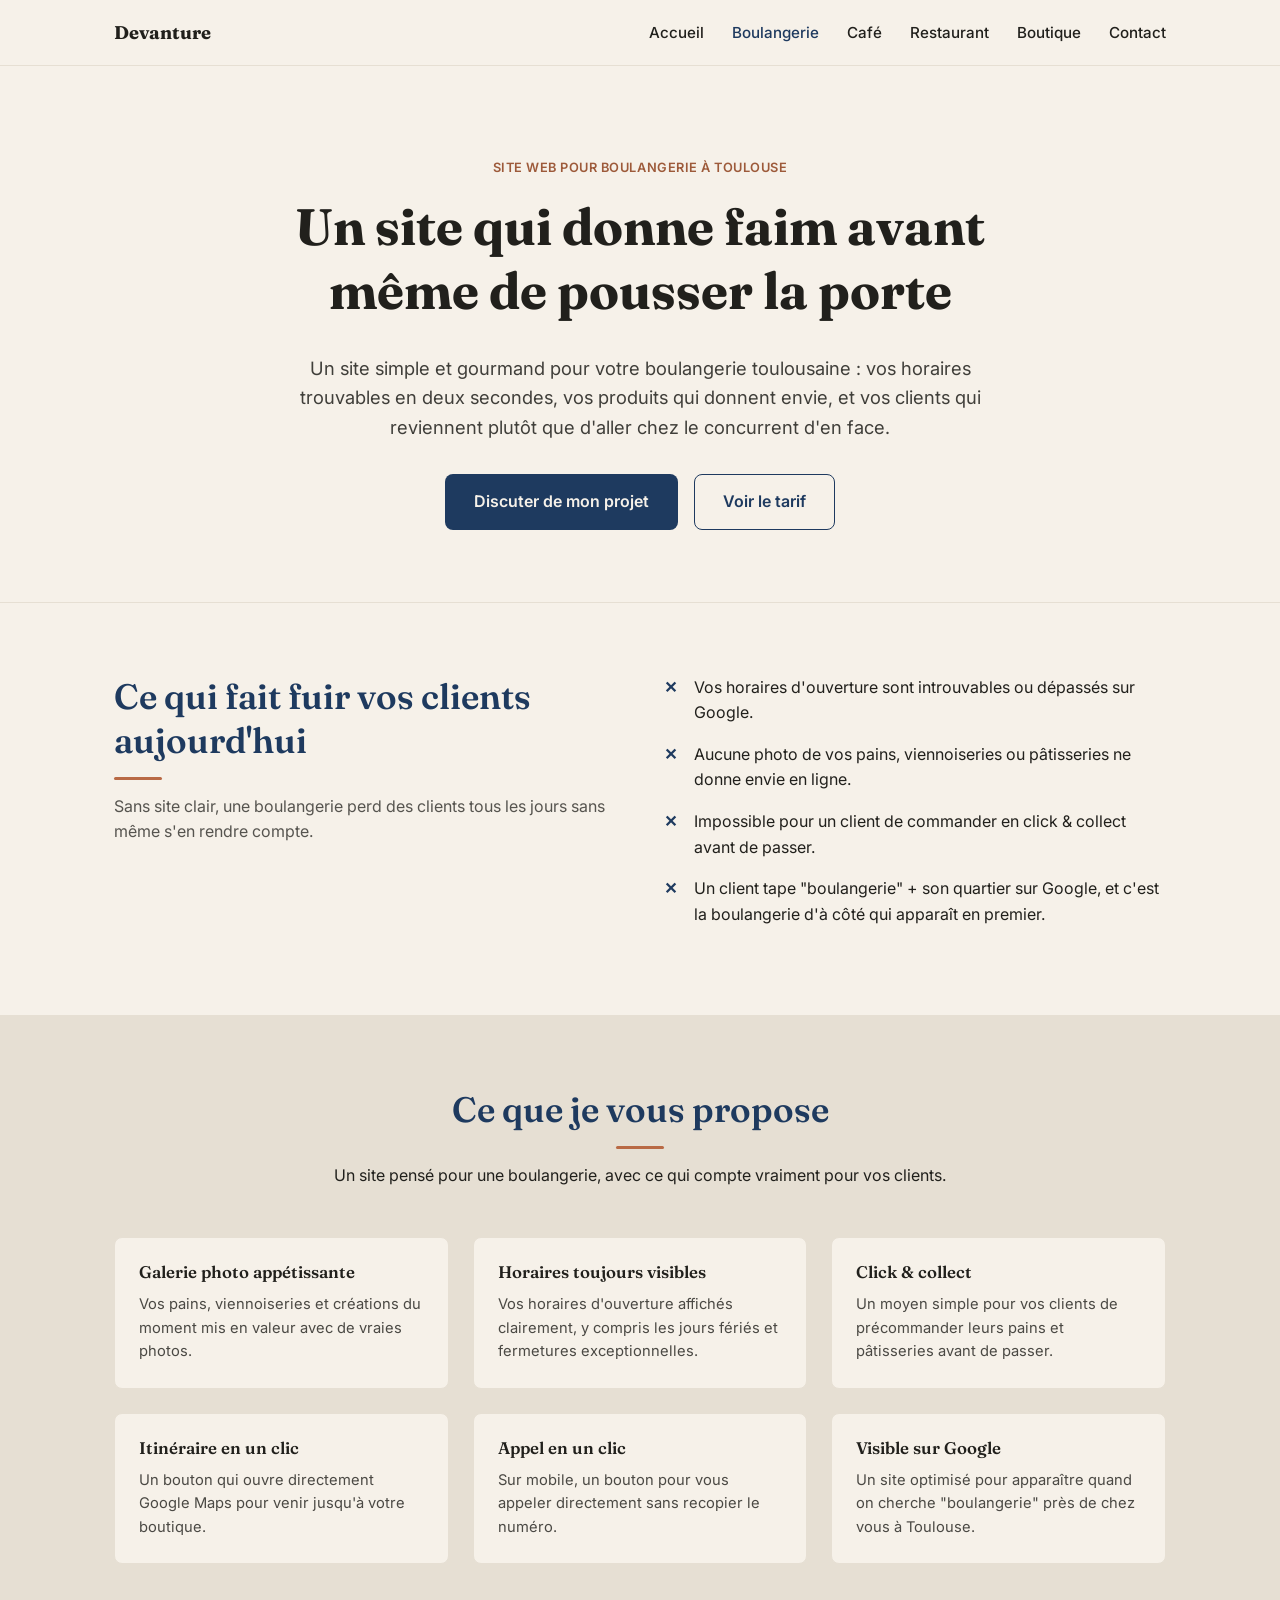
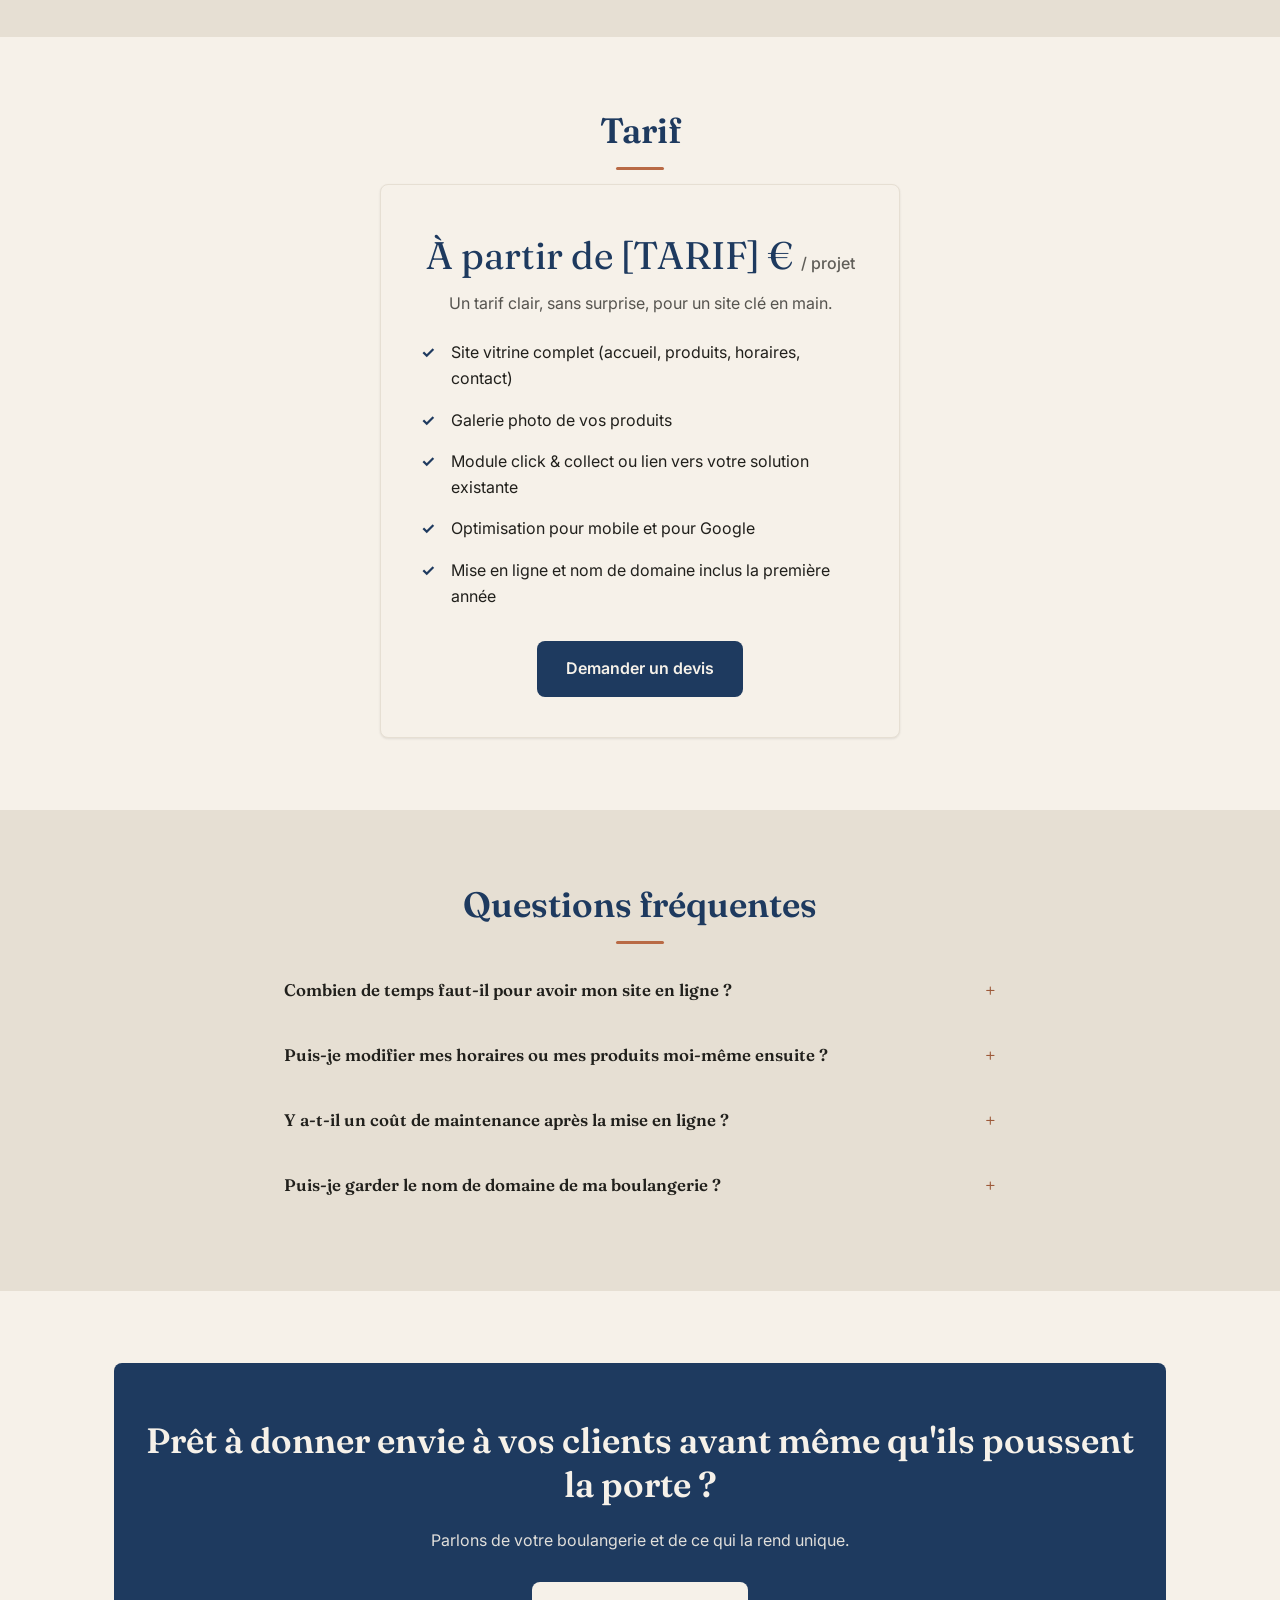
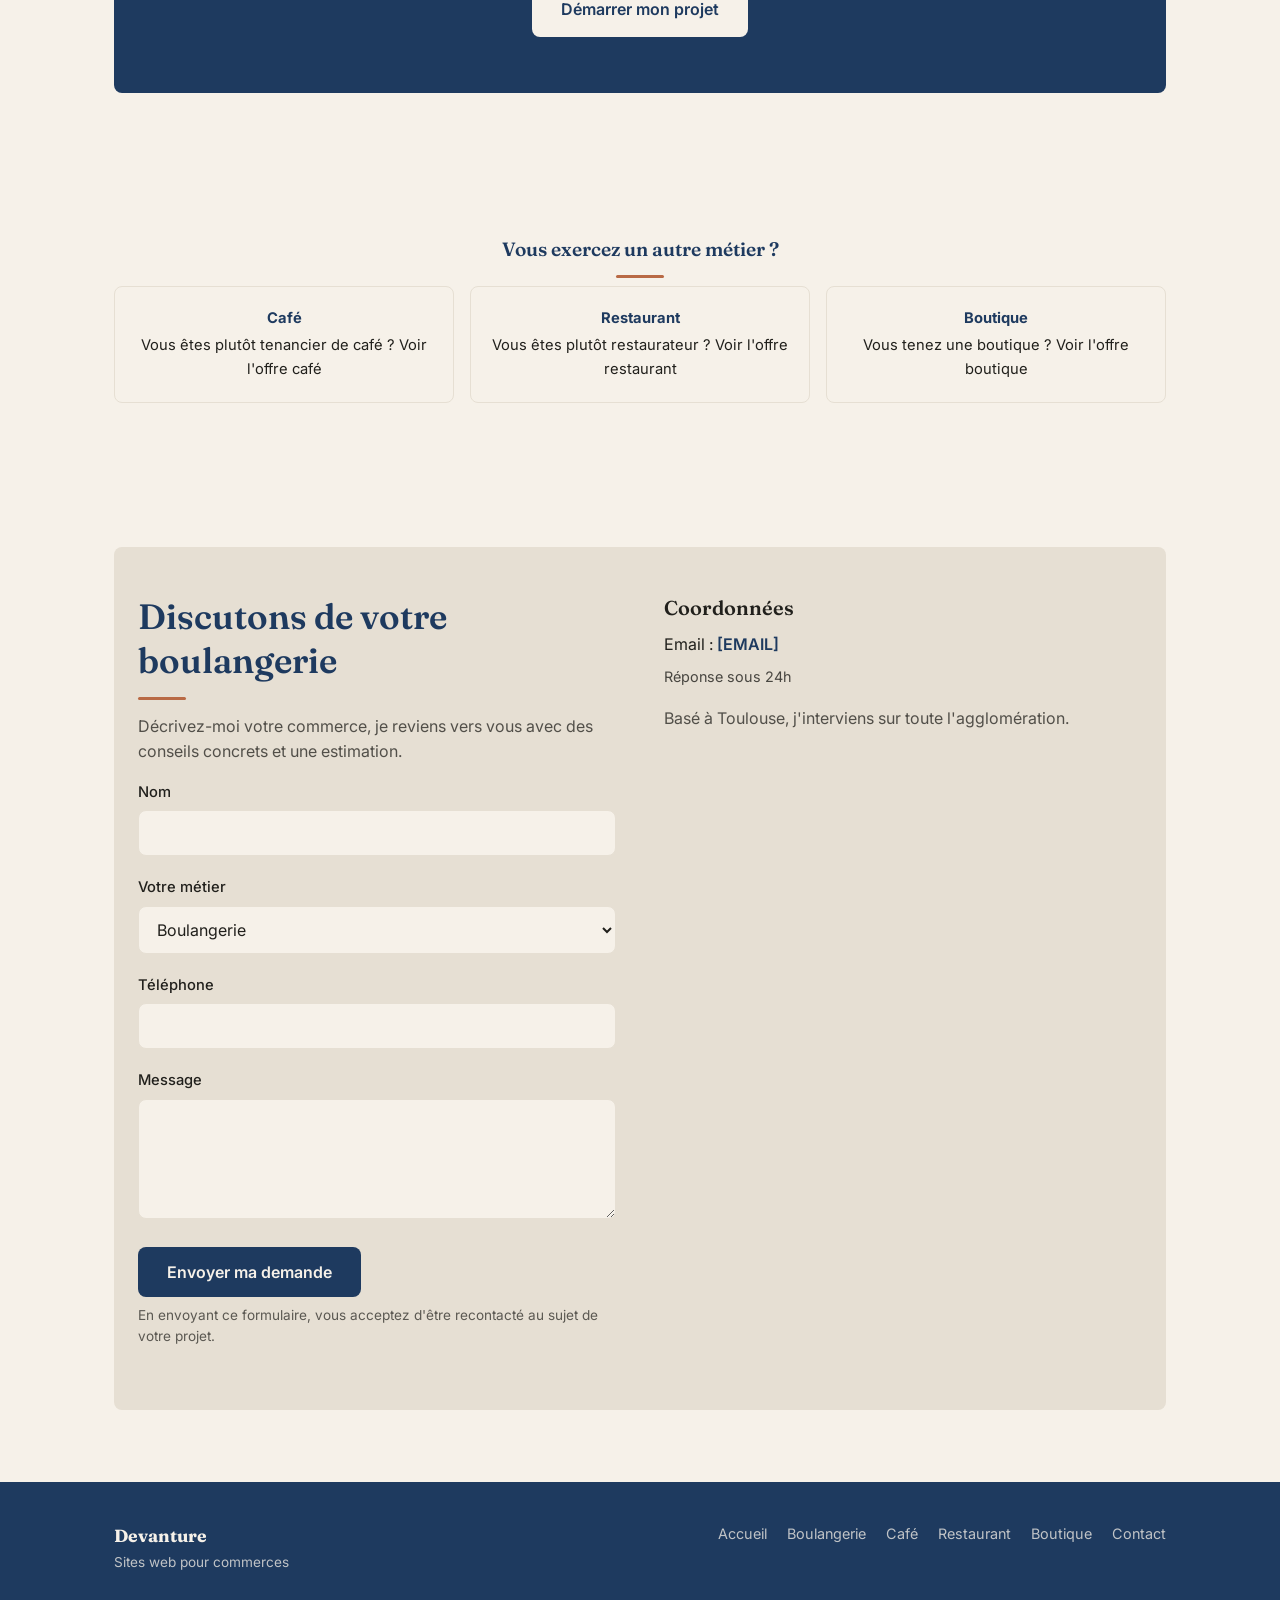
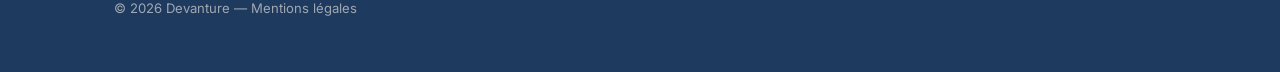
==== commit 35dbe0a4: "Remove Gaspard Derville mentions from Devanture site Drop the "Un projet de Gaspard Derville..." foo" ====
--- a/gaspard-derville-portfolio/site-web-boulangerie-toulouse.html
+++ b/gaspard-derville-portfolio/site-web-boulangerie-toulouse.html
@@ -281,7 +281,6 @@
                   <span class="contact-reply-note">Réponse sous 24h</span>
                 </p>
                 <p class="muted">Basé à Toulouse, j'interviens sur toute l'agglomération.</p>
-                <p class="muted">Devanture est un projet mené par <strong>Gaspard Derville</strong>, web designer indépendant à Toulouse.</p>
               </div>
             </div>
           </div>
@@ -297,7 +296,6 @@
         <div>
           <span class="footer-brand">Devanture</span>
           <span class="footer-tagline">Sites web pour commerces</span>
-          <span class="footer-by">Un projet de Gaspard Derville, web designer à Toulouse</span>
         </div>
         <ul class="footer-links">
           <li><a href="index.html">Accueil</a></li>
--- a/gaspard-derville-portfolio/styles.css
+++ b/gaspard-derville-portfolio/styles.css
@@ -759,13 +759,6 @@
   margin-top: 2px;
 }
 
-.footer-by {
-  display: block;
-  font-size: 0.82rem;
-  opacity: 0.7;
-  margin-top: 6px;
-}
-
 .footer-grid {
   display: flex;
   justify-content: space-between;
